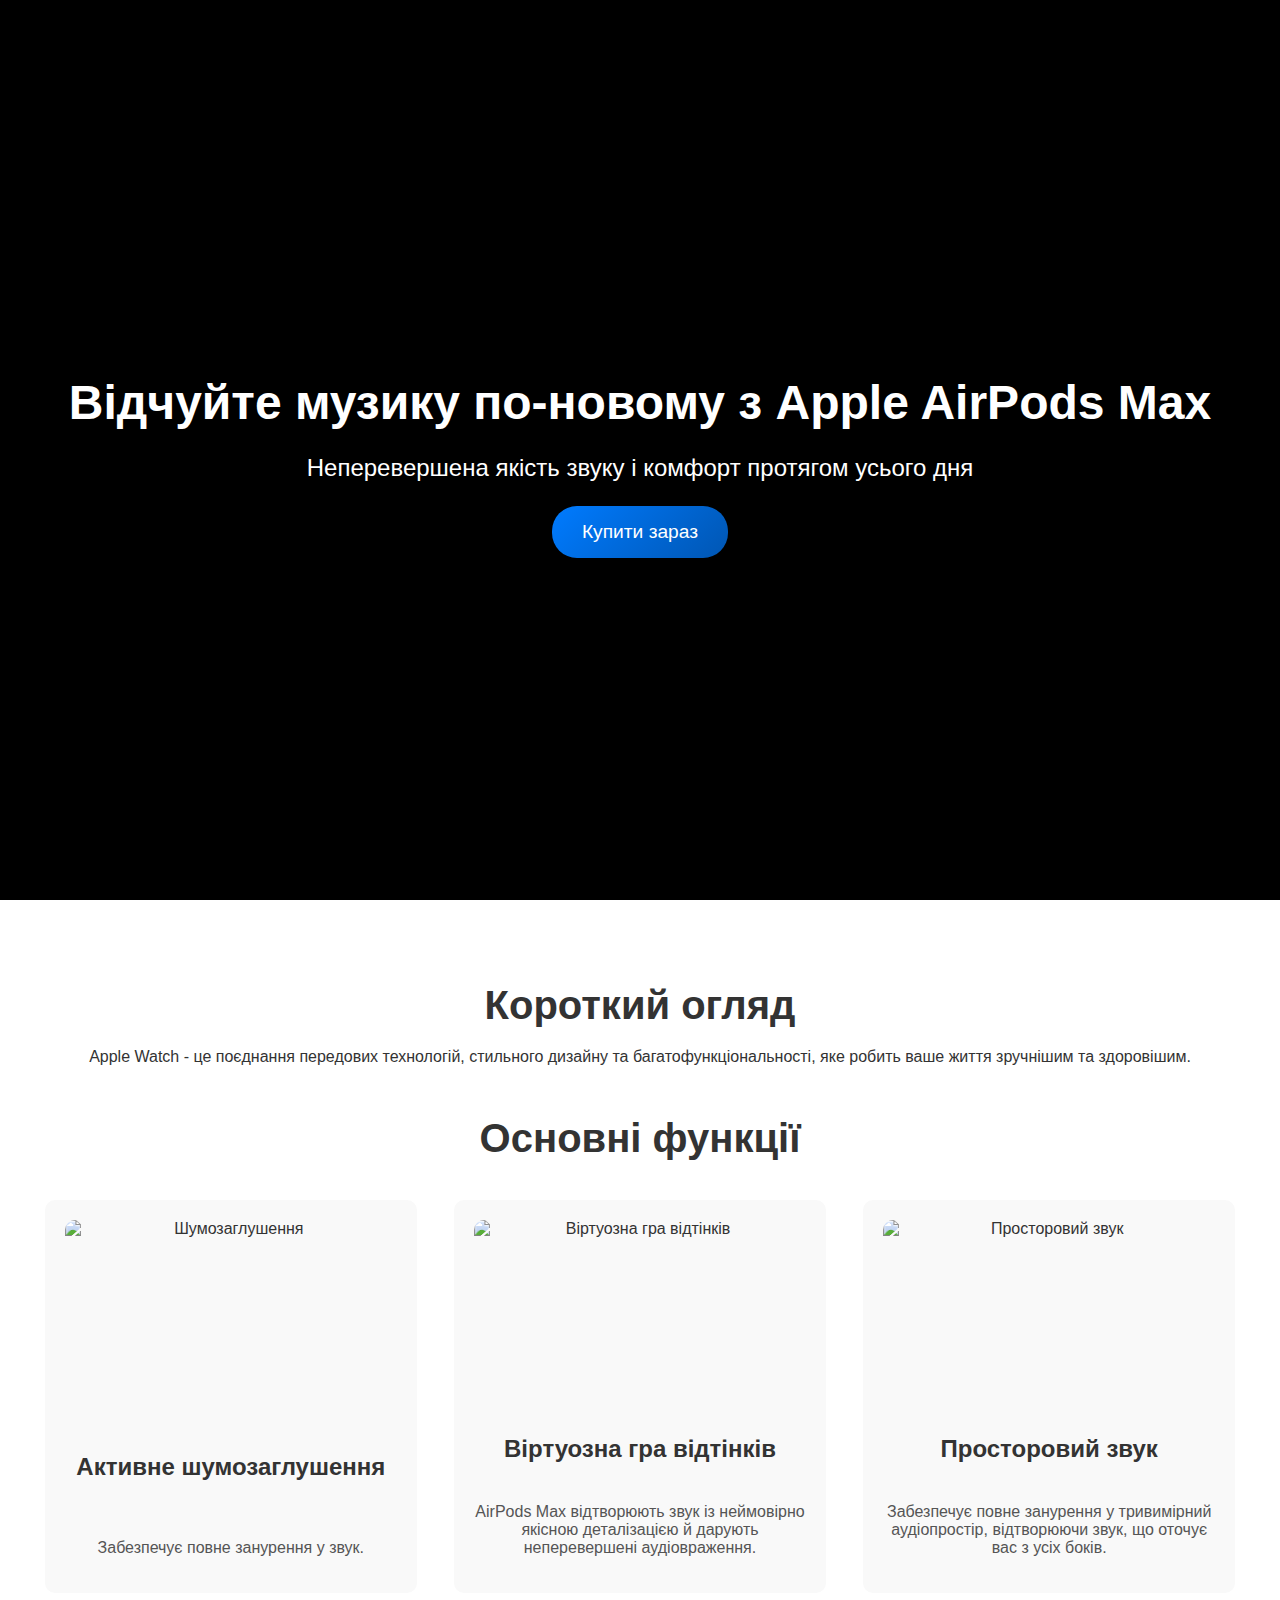
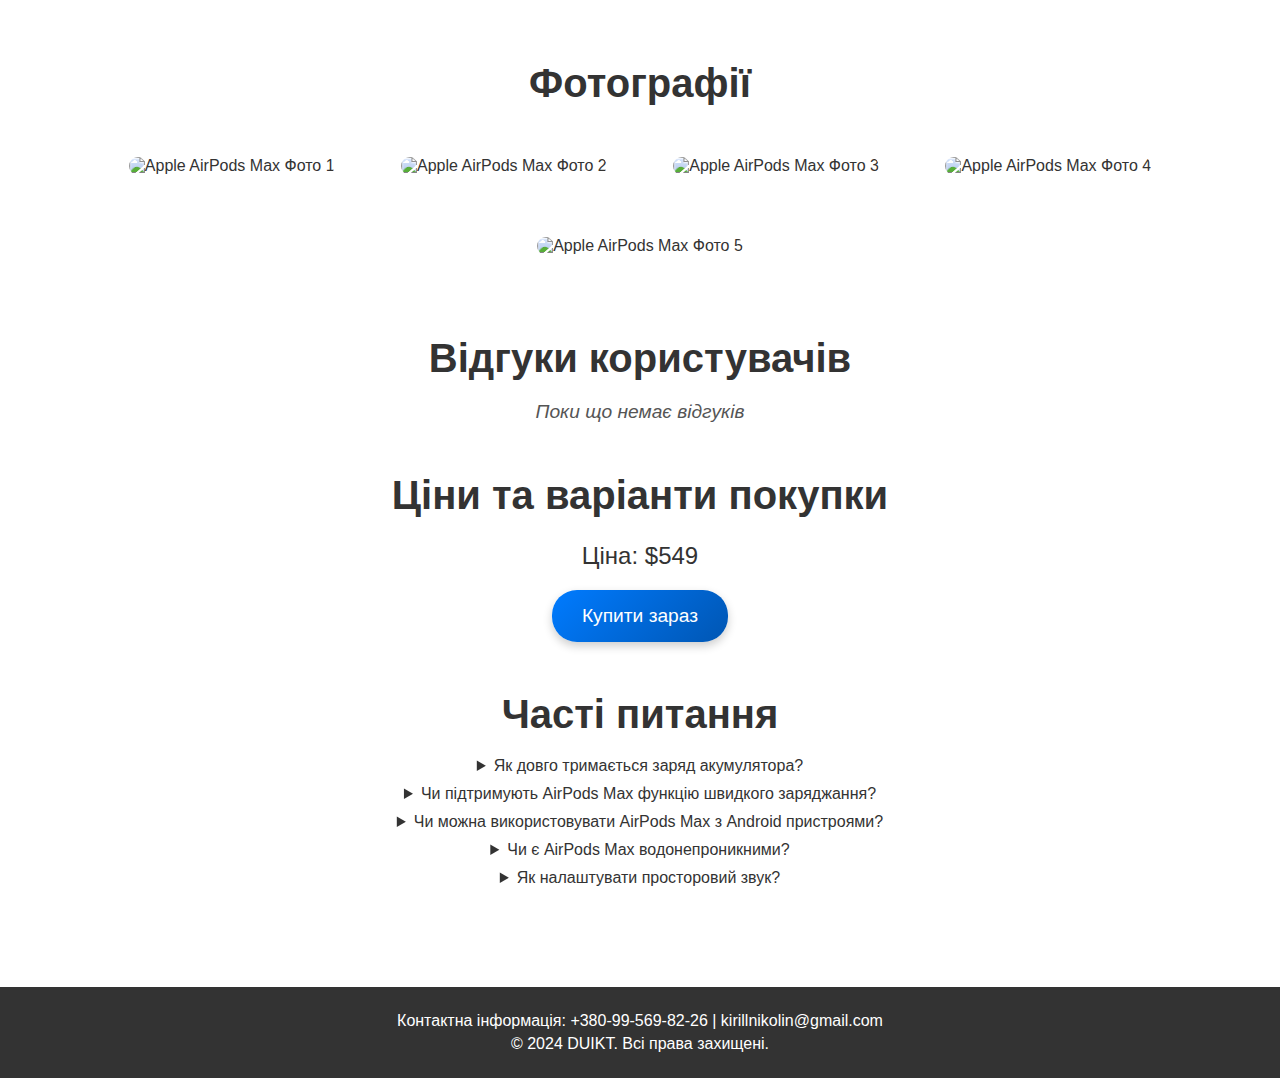
==== air_pods_max.html @ d65cd4e5 "Add main" ====
<!DOCTYPE html>
<html lang="uk">
<head>
    <meta charset="UTF-8">
    <meta name="viewport" content="width=device-width, initial-scale=1.0">
    <title>Apple AirPods Max</title>
    <link rel="stylesheet" href="air_pods_max.css">
</head>
<body>
<header>
    <div class="hero-section">
        <video autoplay loop muted playsinline class="hero-video">
            <source src="https://www.apple.com/105/media/us/airpods-max/2024/e8f376d6-82b2-40ca-8a22-5f87de755d6b/anim/max-loop/xlarge.mp4" type="video/mp4">
            Ваш браузер не підтримує відео.
        </video>
        <div class="hero-content">
            <h1>Відчуйте музику по-новому з Apple AirPods Max</h1>
            <p>Неперевершена якість звуку і комфорт протягом усього дня</p>
            <a href="#buy-now" class="cta-button">Купити зараз</a>
        </div>
    </div>
</header>
<main>
    <section class="product-overview section">
        <h2>Короткий огляд</h2>
        <p>Apple Watch - це поєднання передових технологій, стильного дизайну та багатофункціональності, яке робить ваше життя зручнішим та здоровішим.</p>
    </section>
    <section >
        <h2>Основні функції</h2>
        <div class="features">
            <div class="feature">
                <img src="../images/AirPodsMax01.jpg" alt="Шумозаглушення">
                <h3>Активне шумозаглушення</h3>
                <p>Забезпечує повне занурення у звук.</p>
            </div>
            <div class="feature">
                <img src="../images/AirPodsMax09.jpg" alt="Віртуозна гра відтінків">
                <h3>Віртуозна гра відтінків</h3>
                <p>AirPods Max відтворюють звук із неймовірно якісною деталізацією й дарують неперевершені аудіовраження.</p>
            </div>
            <div class="feature">
                <img src="../images/AirPodsMax11.jpg" alt="Просторовий звук">
                <h3>Просторовий звук</h3>
                <p>Забезпечує повне занурення у тривимірний аудіопростір, відтворюючи звук, що оточує вас з усіх боків.</p>
            </div>
        </div>
    </section>
    <section class="gallery">
        <h2>Фотографії</h2>
        <img src="../images/AirPodsMax04.jpg" alt="Apple AirPods Max Фото 1">
        <img src="../images/AirPodsMax05.jpg" alt="Apple AirPods Max Фото 2">
        <img src="../images/AirPodsMax06.jpg" alt="Apple AirPods Max Фото 3">
        <img src="../images/AirPodsMax07.jpg" alt="Apple AirPods Max Фото 4">
        <img src="../images/AirPodsMax08.jpg" alt="Apple AirPods Max Фото 5">

    </section>
    <section class="reviews">
        <h2>Відгуки користувачів</h2>
        <blockquote>
            <p>Поки що немає відгуків</p>
        </blockquote>
    </section>
    <section class="pricing" id="buy-now">
        <h2>Ціни та варіанти покупки</h2>
        <p>Ціна: $549</p>
        <a href="#" class="cta-button">Купити зараз</a>
    </section>
    <section class="faq">
        <h2>Часті питання</h2>
        <details>
            <summary>Як довго тримається заряд акумулятора?</summary>
            <p>До 20 годин безперервного прослуховування.</p>
        </details>
        <details>
            <summary>Чи підтримують AirPods Max функцію швидкого заряджання?</summary>
            <p>Так, завдяки функції швидкого заряджання 5 хвилин у кейсі забезпечують до 1.5 годин прослуховування.</p>
        </details>
        <details>
            <summary>Чи можна використовувати AirPods Max з Android пристроями?</summary>
            <p>Так, AirPods Max можна використовувати з Android пристроями через Bluetooth, але деякі функції можуть бути недоступні.</p>
        </details>
        <details>
            <summary>Чи є AirPods Max водонепроникними?</summary>
            <p>AirPods Max не є водонепроникними, тому їх слід берегти від вологи.</p>
        </details>
        <details>
            <summary>Як налаштувати просторовий звук?</summary>
            <p>Просторовий звук можна налаштувати через меню налаштувань Bluetooth на вашому iPhone або iPad.</p>
        </details>
    </section>
</main>
<footer>
    <p>Контактна інформація: +380-99-569-82-26 | kirillnikolin@gmail.com</p>
    <p>© 2024 DUIKT. Всі права захищені.</p>
</footer>
</body>
</html>
---- air_pods_max.css ----
body {
    font-family: 'Helvetica Neue', Arial, sans-serif;
    margin: 0;
    padding: 0;
    color: #333;
}

header {
    position: relative;
    height: 100vh;
    overflow: hidden;
}

.hero-section {
    position: relative;
    display: flex;
    justify-content: center;
    align-items: center;
    height: 100%;
    color: white;
    text-align: center;
    background: black;
}

.hero-video {
    position: absolute;
    top: 50%;
    left: 50%;
    width: 100%;
    height: 100%;
    object-fit: cover;
    transform: translate(-50%, -50%);
    z-index: 1;
    opacity: 0.5;
}

.hero-content {
    position: relative;
    z-index: 2;
}

.hero-content h1 {
    font-size: 3em;
    margin-bottom: 0.5em;
}

.hero-content p {
    font-size: 1.5em;
    margin-bottom: 1em;
}

.cta-button {
    padding: 15px 30px;
    background: linear-gradient(135deg, #007bff, #0056b3);
    color: white;
    text-decoration: none;
    border-radius: 25px;
    font-size: 1.2em;
    transition: background 0.3s ease, transform 0.2s ease;
    box-shadow: 0 4px 10px rgba(0, 0, 0, 0.2);
    display: inline-block;
}

.cta-button:hover {
    background: linear-gradient(135deg, #0056b3, #003f7f);
    transform: translateY(-2px);
    box-shadow: 0 6px 15px rgba(0, 0, 0, 0.3);
}

.cta-button:active {
    transform: translateY(0);
    box-shadow: 0 4px 10px rgba(0, 0, 0, 0.2);
}
main {
    padding: 50px 20px;
}

section {
    margin-bottom: 50px;
}

section h2 {
    font-size: 2.5em;
    margin-bottom: 20px;
    text-align: center;
}

.product-overview, .features, .gallery, .reviews, .pricing, .faq {
    text-align: center;
}

.features {
    display: flex;
    flex-direction: row;
    justify-content: center;
    align-items: stretch;
}

.feature {
    display: flex;
    flex-direction: column;
    justify-content: space-between;
    width: 30%;
    margin: 1.5%;
    text-align: center;
    background-color: #f9f9f9;
    border-radius: 10px;
    padding: 20px;
    box-sizing: border-box;
}

.feature img {
    width: 100%;
    height: 200px;
    object-fit: cover;
    border-radius: 10px;
}

.feature h3 {
    margin-top: 15px;
    font-size: 1.5em;
}

.feature p {
    font-size: 1em;
    color: #555;
}

.gallery img {
    width: 45%;
    margin: 2.5%;
    border-radius: 10px;
}

.reviews blockquote {
    font-size: 1.2em;
    font-style: italic;
    color: #555;
    margin: 20px auto;
    max-width: 600px;
}

.pricing p {
    font-size: 1.5em;
    margin-bottom: 20px;
}

.faq details {
    margin: 10px 0;
}

footer {
    background-color: #333;
    color: white;
    text-align: center;
    padding: 20px 0;
}

footer p {
    margin: 5px 0;
}

/* Адаптивные стили */
@media (max-width: 768px) {
    .hero-content h1 {
        font-size: 2em;
    }

    .hero-content p {
        font-size: 1.2em;
    }

    .features .feature {
        width: 100%;
        margin-bottom: 20px;
    }

    .gallery img {
        width: 100%;
        margin-bottom: 20px;
    }
}
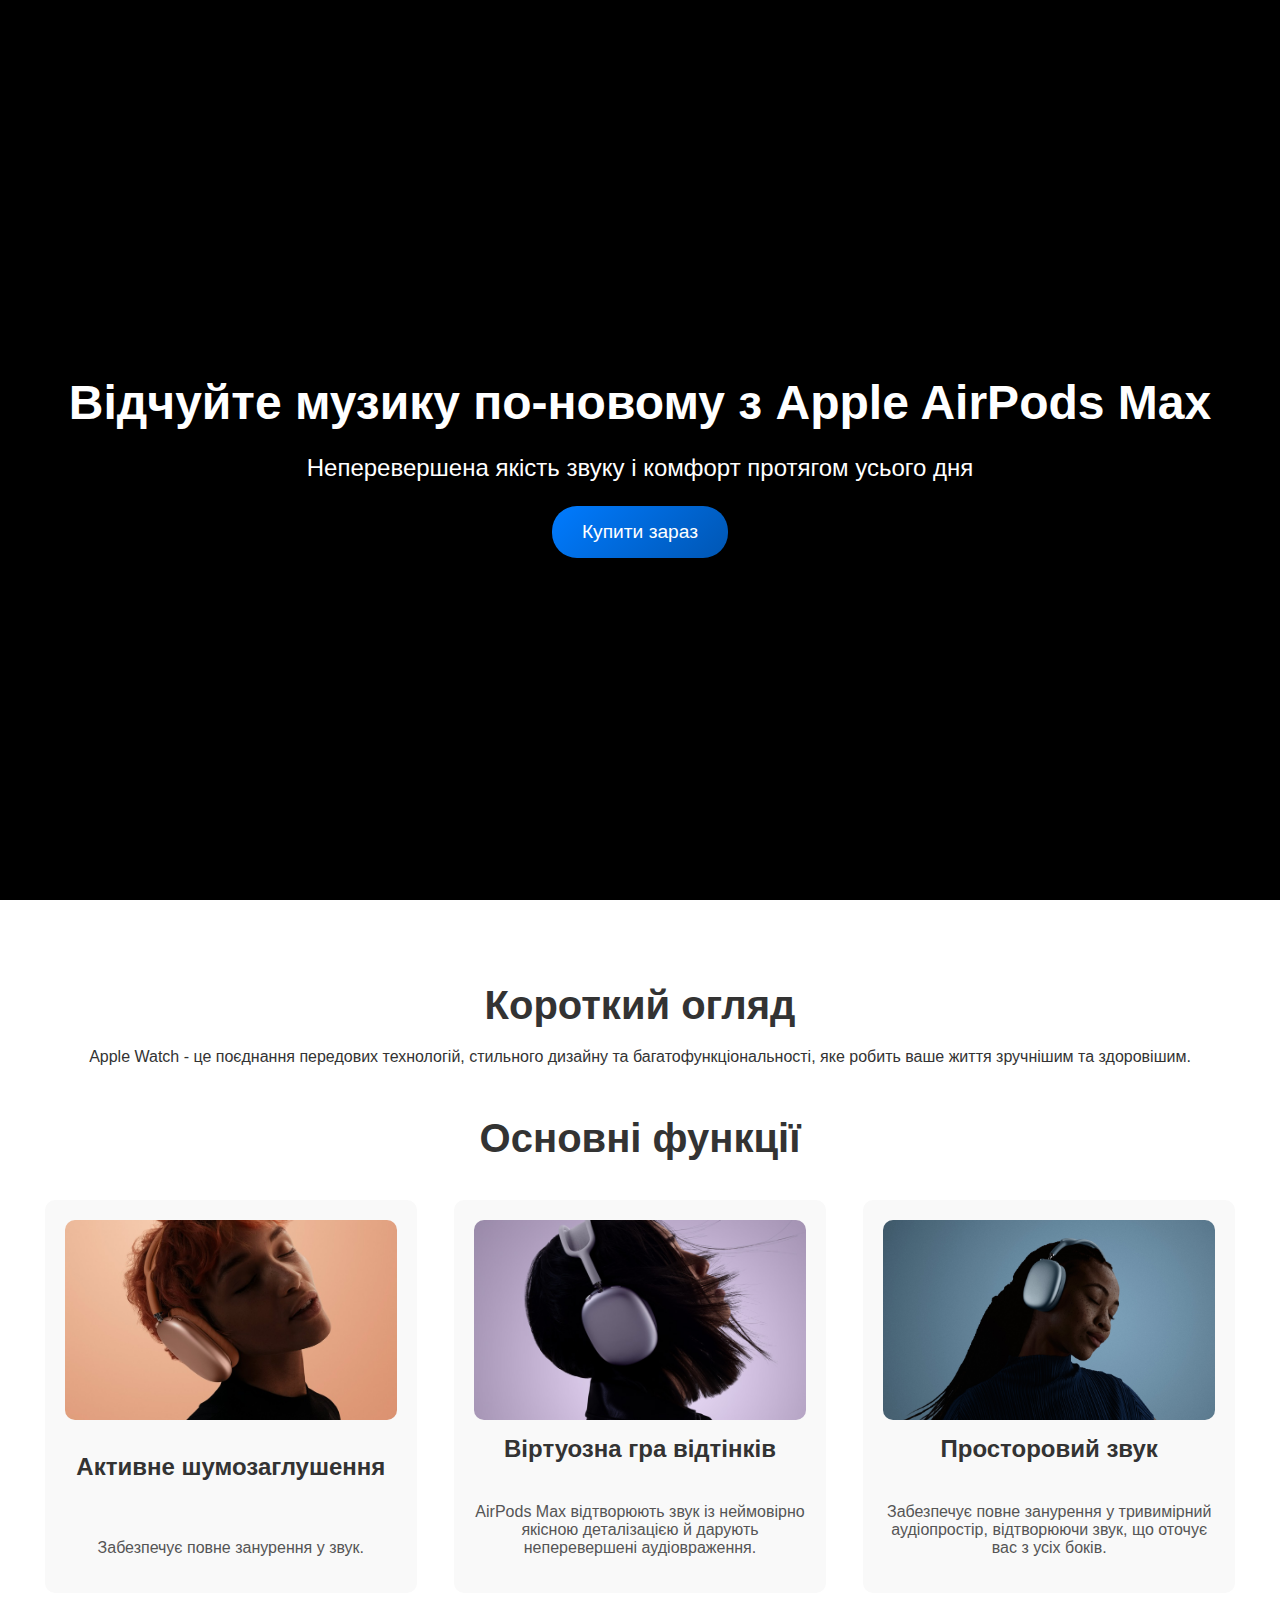
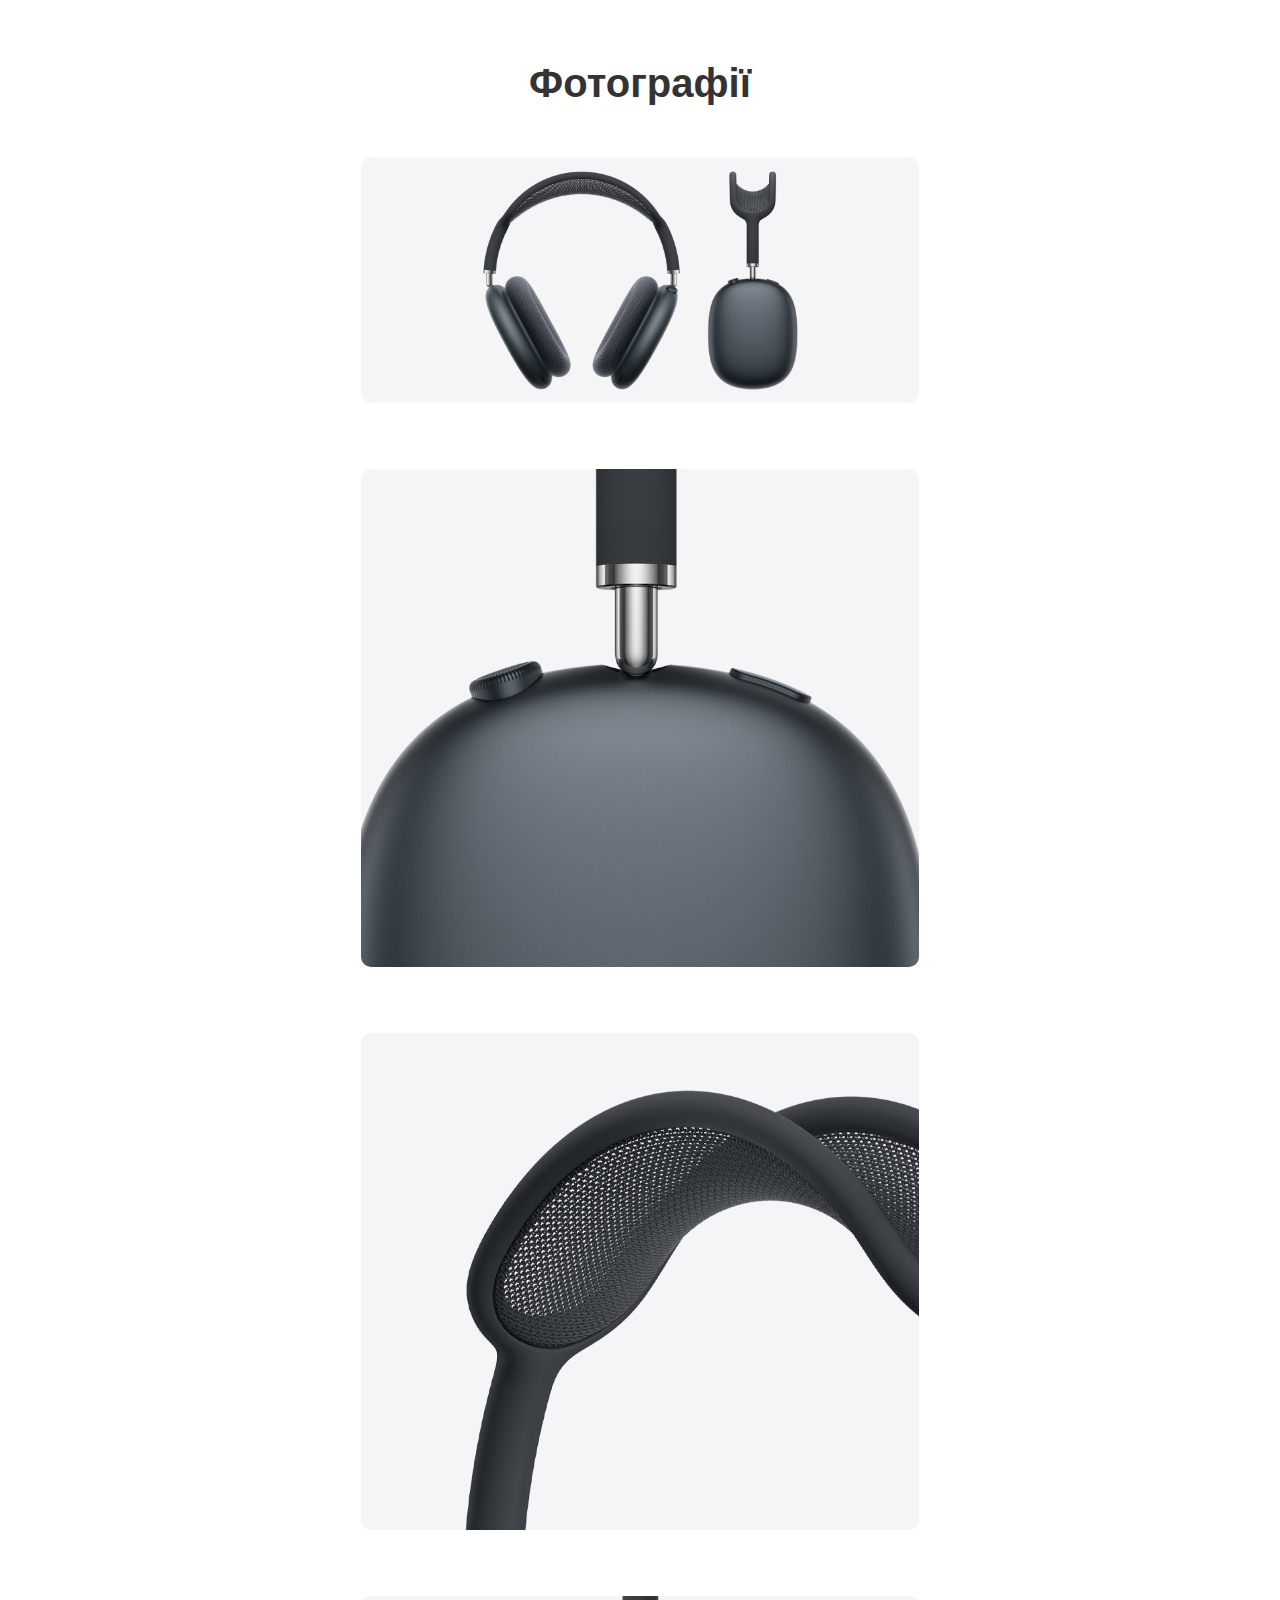
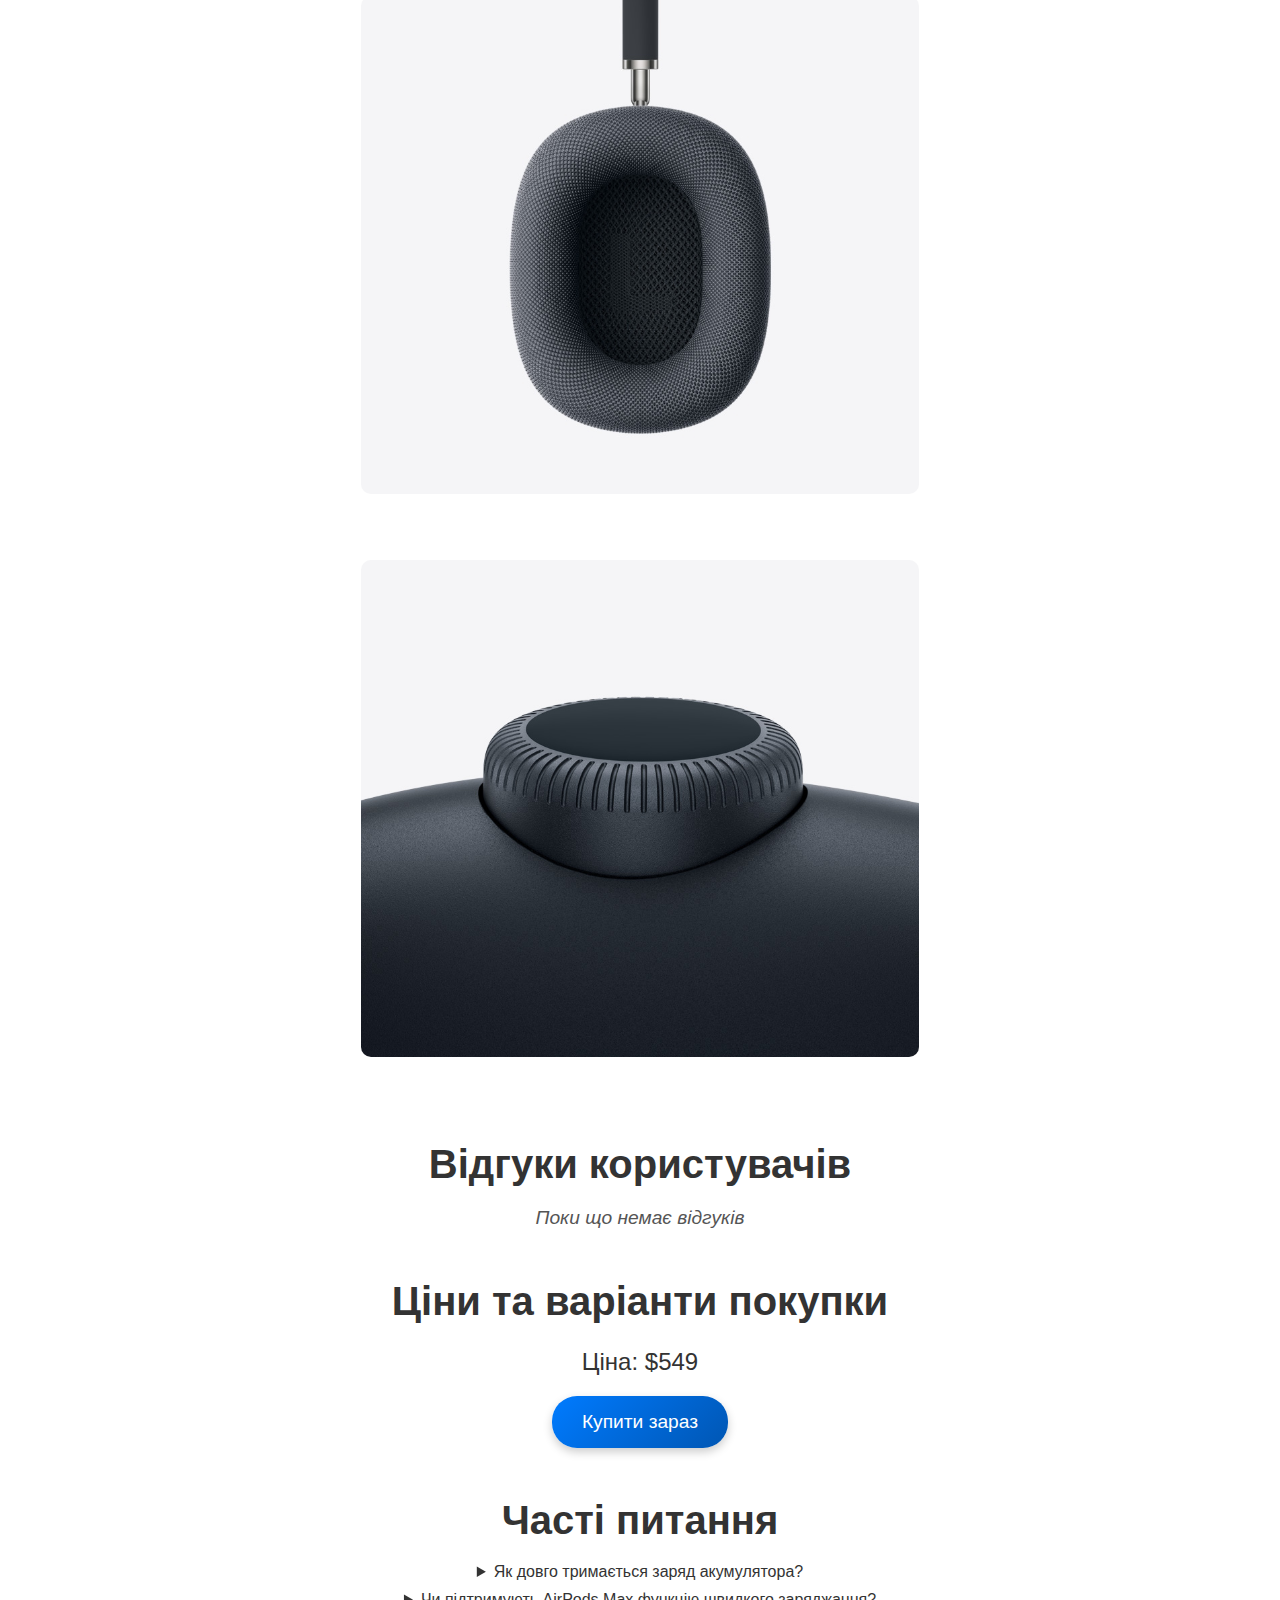
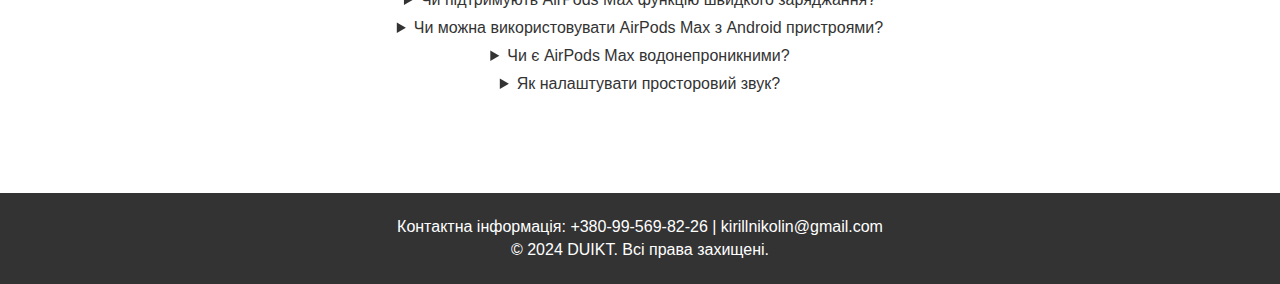
==== commit 2ccab78f: "Add images directory" ====
--- a/air_pods_max.html
+++ b/air_pods_max.html
@@ -29,17 +29,17 @@
         <h2>Основні функції</h2>
         <div class="features">
             <div class="feature">
-                <img src="../images/AirPodsMax01.jpg" alt="Шумозаглушення">
+                <img src="images/AirPodsMax01.jpg" alt="Шумозаглушення">
                 <h3>Активне шумозаглушення</h3>
                 <p>Забезпечує повне занурення у звук.</p>
             </div>
             <div class="feature">
-                <img src="../images/AirPodsMax09.jpg" alt="Віртуозна гра відтінків">
+                <img src="images/AirPodsMax09.jpg" alt="Віртуозна гра відтінків">
                 <h3>Віртуозна гра відтінків</h3>
                 <p>AirPods Max відтворюють звук із неймовірно якісною деталізацією й дарують неперевершені аудіовраження.</p>
             </div>
             <div class="feature">
-                <img src="../images/AirPodsMax11.jpg" alt="Просторовий звук">
+                <img src="images/AirPodsMax11.jpg" alt="Просторовий звук">
                 <h3>Просторовий звук</h3>
                 <p>Забезпечує повне занурення у тривимірний аудіопростір, відтворюючи звук, що оточує вас з усіх боків.</p>
             </div>
@@ -47,11 +47,11 @@
     </section>
     <section class="gallery">
         <h2>Фотографії</h2>
-        <img src="../images/AirPodsMax04.jpg" alt="Apple AirPods Max Фото 1">
-        <img src="../images/AirPodsMax05.jpg" alt="Apple AirPods Max Фото 2">
-        <img src="../images/AirPodsMax06.jpg" alt="Apple AirPods Max Фото 3">
-        <img src="../images/AirPodsMax07.jpg" alt="Apple AirPods Max Фото 4">
-        <img src="../images/AirPodsMax08.jpg" alt="Apple AirPods Max Фото 5">
+        <img src="images/AirPodsMax04.jpg" alt="Apple AirPods Max Фото 1">
+        <img src="images/AirPodsMax05.jpg" alt="Apple AirPods Max Фото 2">
+        <img src="images/AirPodsMax06.jpg" alt="Apple AirPods Max Фото 3">
+        <img src="images/AirPodsMax07.jpg" alt="Apple AirPods Max Фото 4">
+        <img src="images/AirPodsMax08.jpg" alt="Apple AirPods Max Фото 5">
 
     </section>
     <section class="reviews">
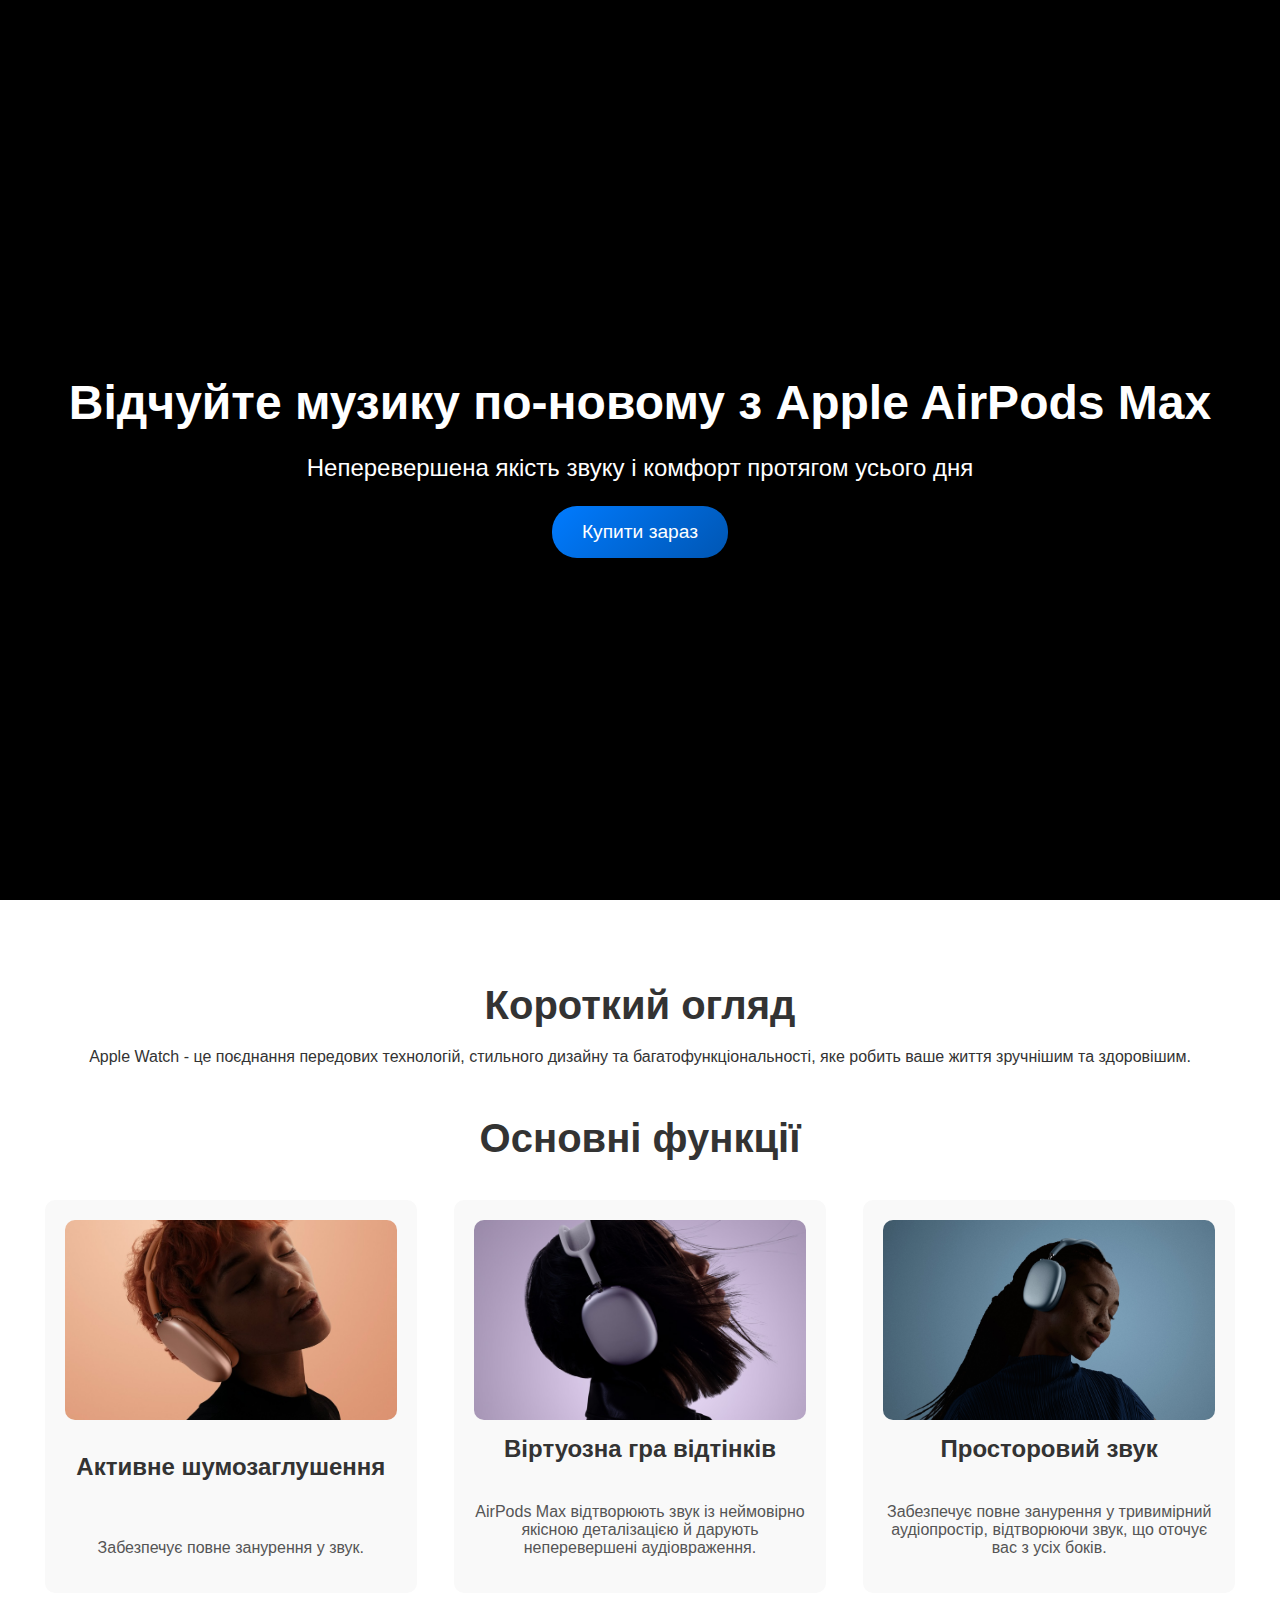
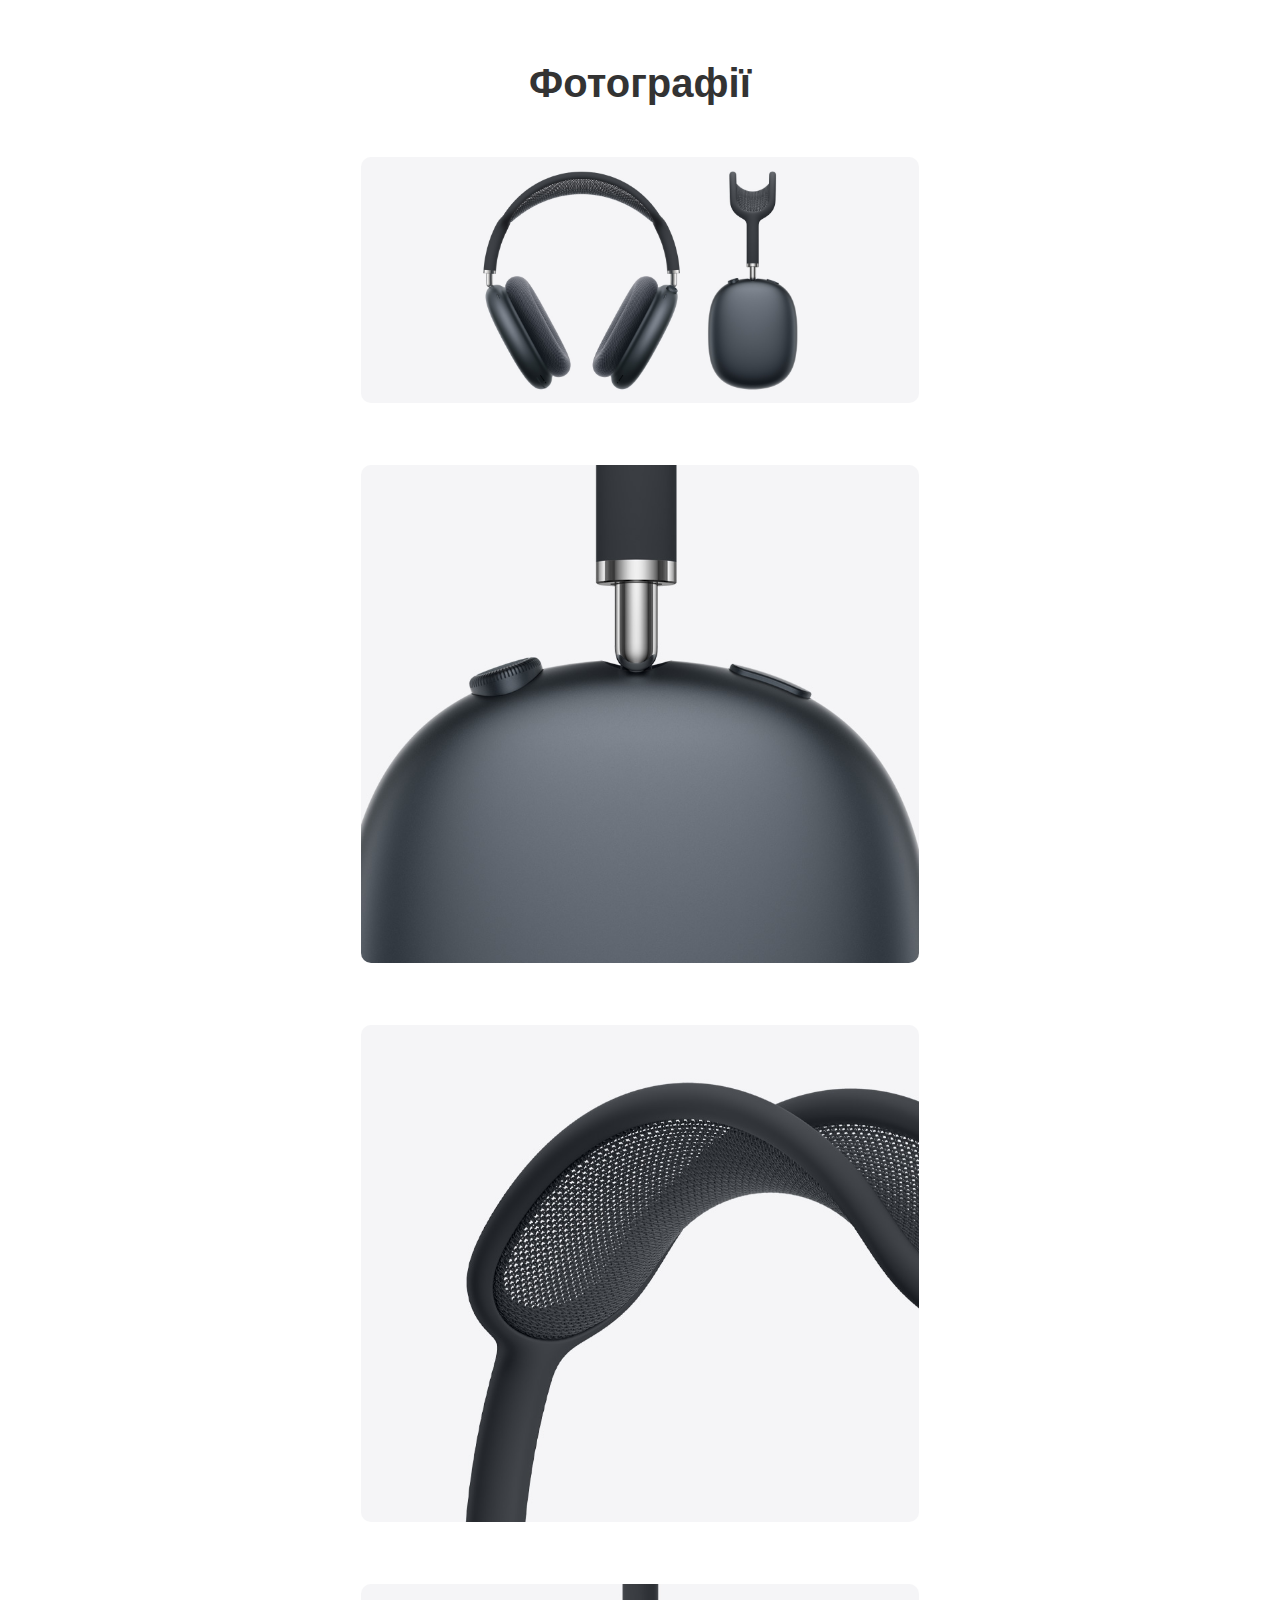
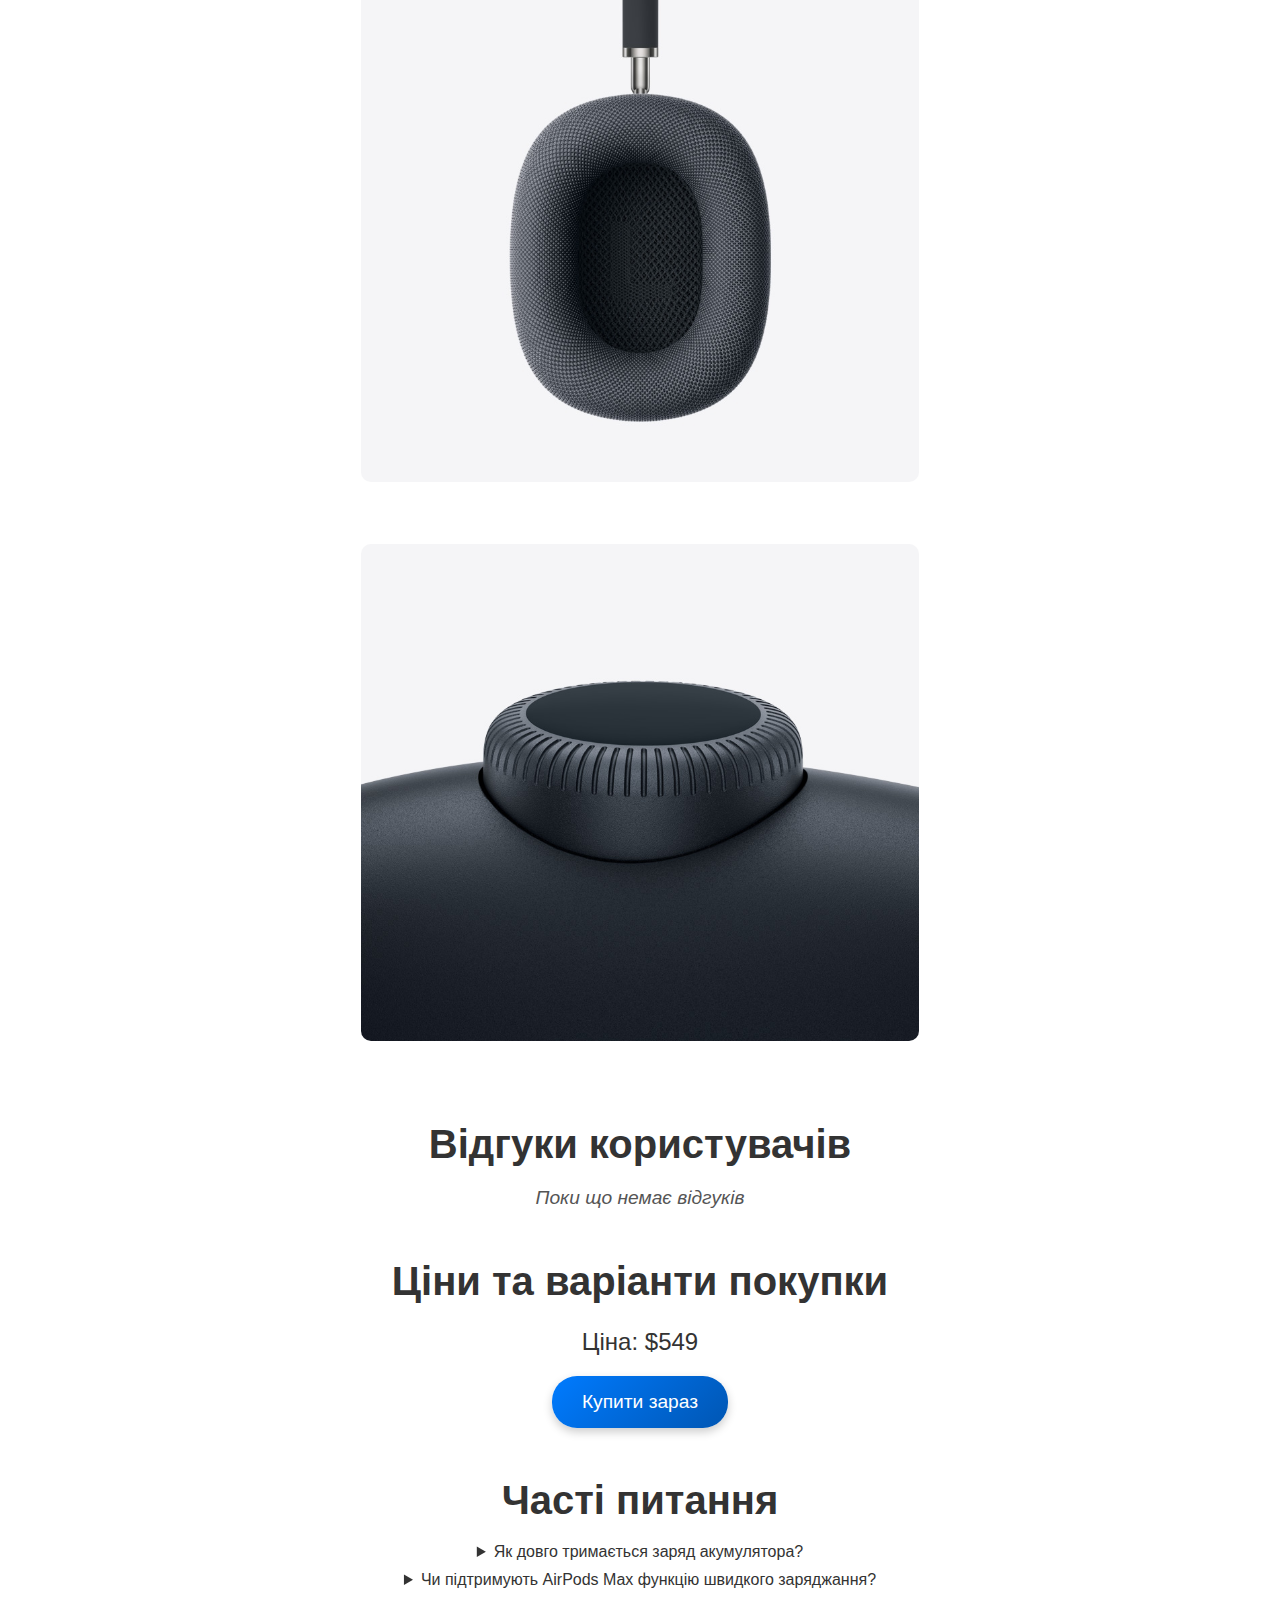
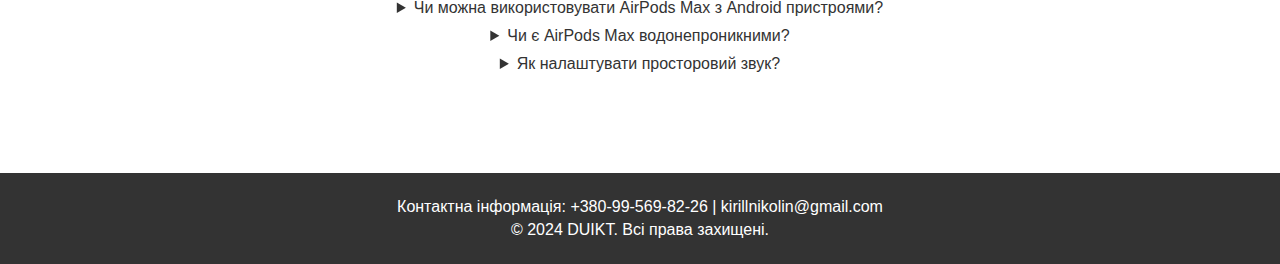
==== commit cae01eee: "Added images lazy-loadig" ====
--- a/air_pods_max.html
+++ b/air_pods_max.html
@@ -4,12 +4,14 @@
     <meta charset="UTF-8">
     <meta name="viewport" content="width=device-width, initial-scale=1.0">
     <title>Apple AirPods Max</title>
+    <meta name="description" content="Відчуйте музику по-новому з Apple AirPods Max. Неперевершена якість звуку і комфорт протягом усього дня.">
+    <meta name="keywords" content="Apple, AirPods Max, купити AirPods Max, шумозаглушення, просторовий звук, аудіо">
     <link rel="stylesheet" href="air_pods_max.css">
 </head>
 <body>
 <header>
     <div class="hero-section">
-        <video autoplay loop muted playsinline class="hero-video">
+        <video autoplay loop muted playsinline class="hero-video" preload="metadata" poster="images/placeholder-image.png">
             <source src="https://www.apple.com/105/media/us/airpods-max/2024/e8f376d6-82b2-40ca-8a22-5f87de755d6b/anim/max-loop/xlarge.mp4" type="video/mp4">
             Ваш браузер не підтримує відео.
         </video>
@@ -29,17 +31,17 @@
         <h2>Основні функції</h2>
         <div class="features">
             <div class="feature">
-                <img src="images/AirPodsMax01.jpg" alt="Шумозаглушення">
+                <img src="images/AirPodsMax01.jpg" loading="lazy" alt="Шумозаглушення">
                 <h3>Активне шумозаглушення</h3>
                 <p>Забезпечує повне занурення у звук.</p>
             </div>
             <div class="feature">
-                <img src="images/AirPodsMax09.jpg" alt="Віртуозна гра відтінків">
+                <img src="images/AirPodsMax09.jpg" loading="lazy" alt="Віртуозна гра відтінків">
                 <h3>Віртуозна гра відтінків</h3>
                 <p>AirPods Max відтворюють звук із неймовірно якісною деталізацією й дарують неперевершені аудіовраження.</p>
             </div>
             <div class="feature">
-                <img src="images/AirPodsMax11.jpg" alt="Просторовий звук">
+                <img src="images/AirPodsMax11.jpg" loading="lazy" alt="Просторовий звук">
                 <h3>Просторовий звук</h3>
                 <p>Забезпечує повне занурення у тривимірний аудіопростір, відтворюючи звук, що оточує вас з усіх боків.</p>
             </div>
@@ -47,12 +49,13 @@
     </section>
     <section class="gallery">
         <h2>Фотографії</h2>
-        <img src="images/AirPodsMax04.jpg" alt="Apple AirPods Max Фото 1">
-        <img src="images/AirPodsMax05.jpg" alt="Apple AirPods Max Фото 2">
-        <img src="images/AirPodsMax06.jpg" alt="Apple AirPods Max Фото 3">
-        <img src="images/AirPodsMax07.jpg" alt="Apple AirPods Max Фото 4">
-        <img src="images/AirPodsMax08.jpg" alt="Apple AirPods Max Фото 5">
-
+        <div class="gallery__wrapper">
+            <img src="images/AirPodsMax04.jpg" loading="lazy" alt="Apple AirPods Max Фото 1">
+            <img src="images/AirPodsMax05.jpg" loading="lazy" alt="Apple AirPods Max Фото 2">
+            <img src="images/AirPodsMax06.jpg" loading="lazy" alt="Apple AirPods Max Фото 3">
+            <img src="images/AirPodsMax07.jpg" loading="lazy" alt="Apple AirPods Max Фото 4">
+            <img src="images/AirPodsMax08.jpg" loading="lazy" alt="Apple AirPods Max Фото 5">
+        </div>
     </section>
     <section class="reviews">
         <h2>Відгуки користувачів</h2>
--- a/air_pods_max.css
+++ b/air_pods_max.css
@@ -89,6 +89,13 @@
     text-align: center;
 }
 
+.gallery__wrapper {
+    display: flex;
+    justify-content: center;
+    align-items: center;
+    flex-direction: column;
+}
+
 .features {
     display: flex;
     flex-direction: row;
@@ -160,7 +167,6 @@
     margin: 5px 0;
 }
 
-/* Адаптивные стили */
 @media (max-width: 768px) {
     .hero-content h1 {
         font-size: 2em;
@@ -168,6 +174,11 @@
 
     .hero-content p {
         font-size: 1.2em;
+    }
+
+    .features {
+        flex-direction: column;
+        align-items: center;
     }
 
     .features .feature {
